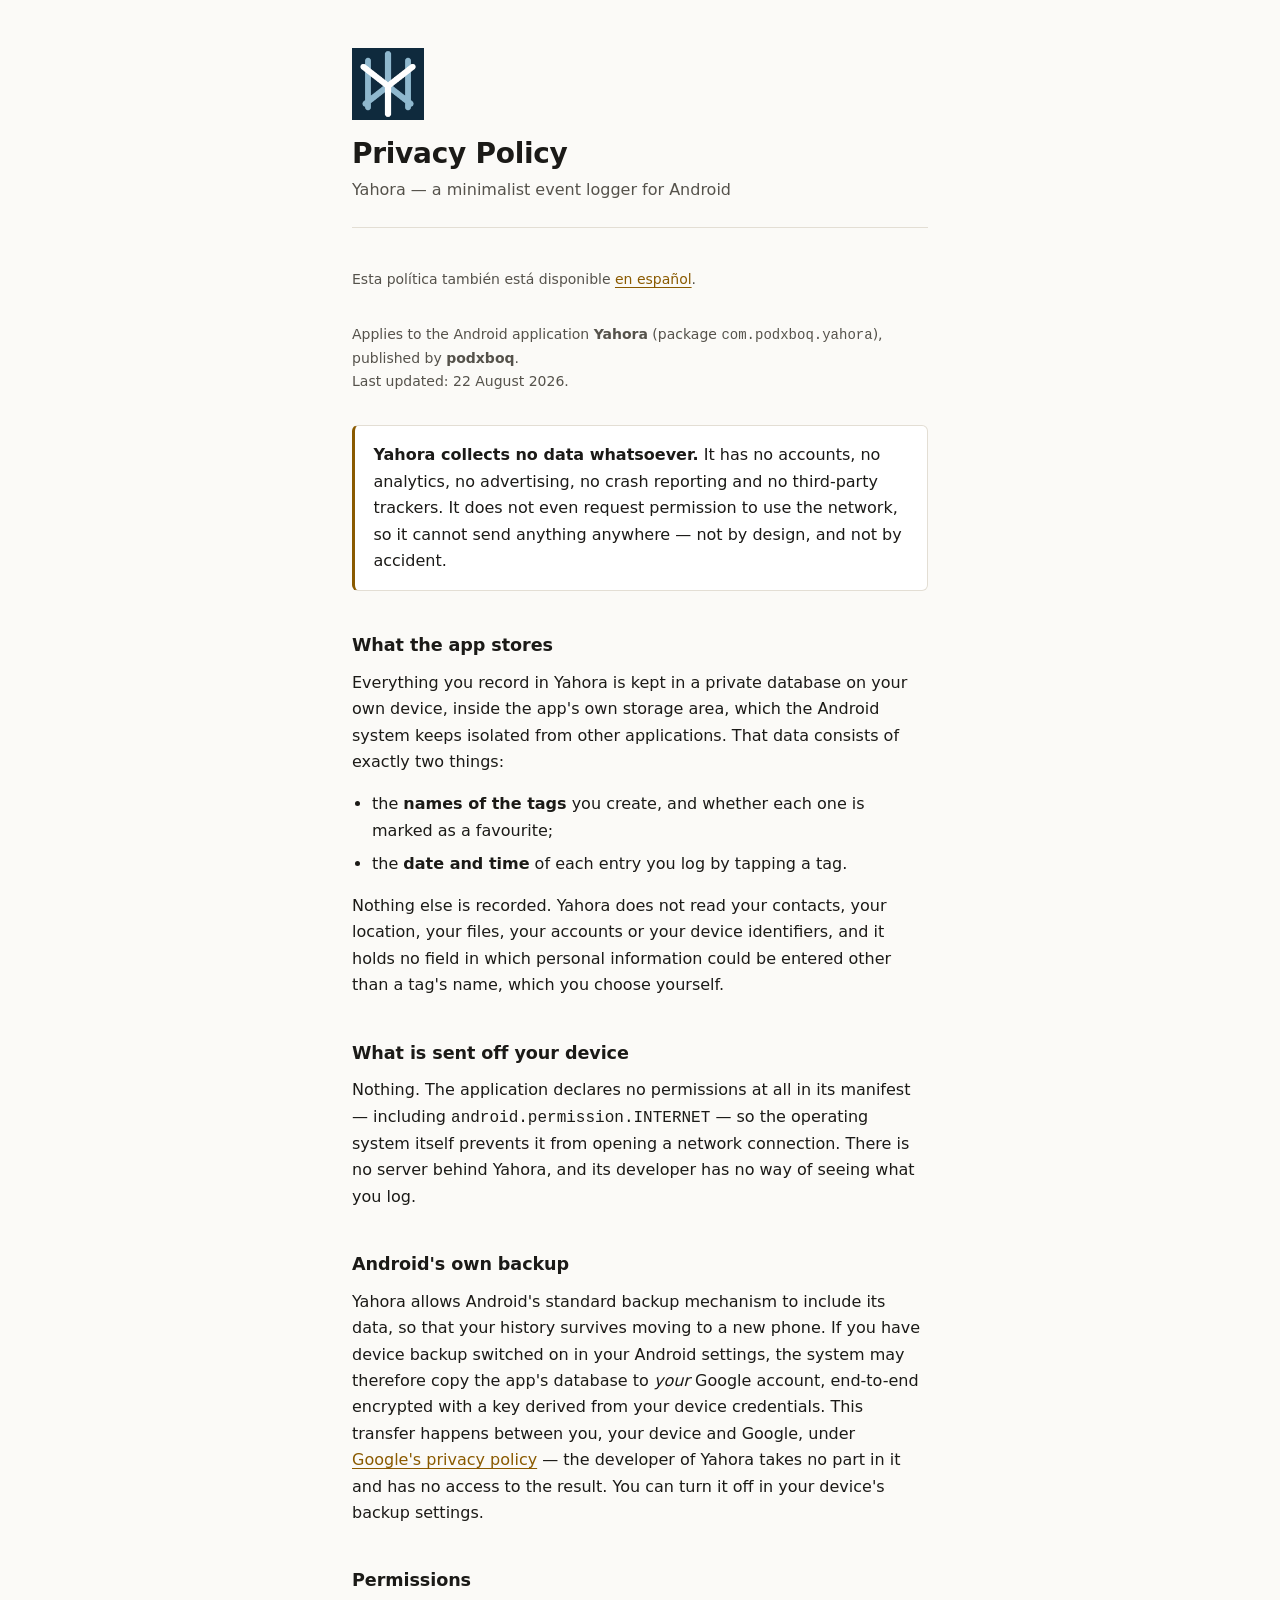
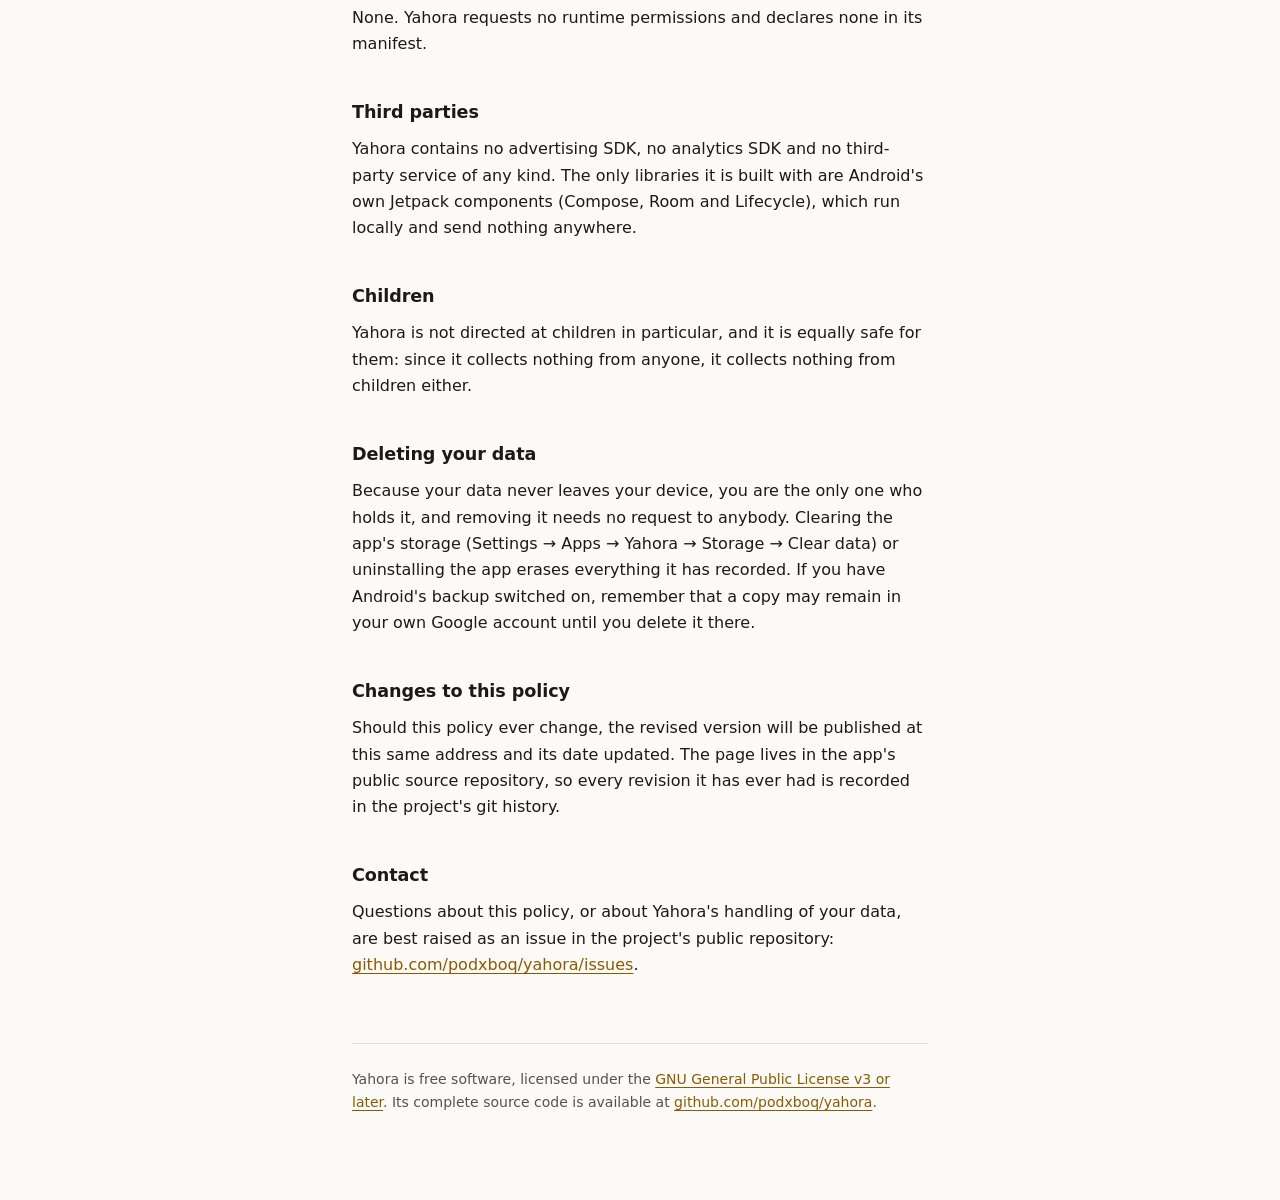
==== docs/privacy.html @ 06da4bfa "Publish a privacy policy at a URL Play can point at Google Play asks for the privacy policy as a liv" ====
<!DOCTYPE html>
<html lang="en">
<head>
<meta charset="utf-8">
<meta name="viewport" content="width=device-width, initial-scale=1">
<title>Privacy Policy — Yahora</title>
<meta name="description" content="Privacy policy for Yahora, a minimalist offline event logger for Android. Yahora collects no data at all.">
<link rel="stylesheet" href="style.css">
</head>
<body>

<header class="masthead">
  <img src="icon.png" alt="" width="72" height="72">
  <h1>Privacy Policy</h1>
  <p class="subtitle">Yahora — a minimalist event logger for Android</p>
</header>

<main>

<p class="lang">Esta política también está disponible <a href="privacidad.html" hreflang="es">en español</a>.</p>

<p class="meta">
  Applies to the Android application <strong>Yahora</strong>
  (package <code>com.podxboq.yahora</code>), published by <strong>podxboq</strong>.<br>
  Last updated: 22 August 2026.
</p>

<div class="callout">
  <p><strong>Yahora collects no data whatsoever.</strong> It has no accounts, no
  analytics, no advertising, no crash reporting and no third-party trackers. It
  does not even request permission to use the network, so it cannot send
  anything anywhere — not by design, and not by accident.</p>
</div>

<h2>What the app stores</h2>

<p>Everything you record in Yahora is kept in a private database on your own
device, inside the app's own storage area, which the Android system keeps
isolated from other applications. That data consists of exactly two things:</p>

<ul>
  <li>the <strong>names of the tags</strong> you create, and whether each one is
  marked as a favourite;</li>
  <li>the <strong>date and time</strong> of each entry you log by tapping a tag.</li>
</ul>

<p>Nothing else is recorded. Yahora does not read your contacts, your location,
your files, your accounts or your device identifiers, and it holds no field in
which personal information could be entered other than a tag's name, which you
choose yourself.</p>

<h2>What is sent off your device</h2>

<p>Nothing. The application declares no permissions at all in its manifest —
including <code>android.permission.INTERNET</code> — so the operating system
itself prevents it from opening a network connection. There is no server behind
Yahora, and its developer has no way of seeing what you log.</p>

<h2>Android's own backup</h2>

<p>Yahora allows Android's standard backup mechanism to include its data, so
that your history survives moving to a new phone. If you have device backup
switched on in your Android settings, the system may therefore copy the app's
database to <em>your</em> Google account, end-to-end encrypted with a key
derived from your device credentials. This transfer happens between you, your
device and Google, under
<a href="https://policies.google.com/privacy" rel="noopener">Google's privacy
policy</a> — the developer of Yahora takes no part in it and has no access to
the result. You can turn it off in your device's backup settings.</p>

<h2>Permissions</h2>

<p>None. Yahora requests no runtime permissions and declares none in its
manifest.</p>

<h2>Third parties</h2>

<p>Yahora contains no advertising SDK, no analytics SDK and no third-party
service of any kind. The only libraries it is built with are Android's own
Jetpack components (Compose, Room and Lifecycle), which run locally and send
nothing anywhere.</p>

<h2>Children</h2>

<p>Yahora is not directed at children in particular, and it is equally safe for
them: since it collects nothing from anyone, it collects nothing from children
either.</p>

<h2>Deleting your data</h2>

<p>Because your data never leaves your device, you are the only one who holds
it, and removing it needs no request to anybody. Clearing the app's storage
(Settings → Apps → Yahora → Storage → Clear data) or uninstalling the app
erases everything it has recorded. If you have Android's backup switched on,
remember that a copy may remain in your own Google account until you delete it
there.</p>

<h2>Changes to this policy</h2>

<p>Should this policy ever change, the revised version will be published at this
same address and its date updated. The page lives in the app's public source
repository, so every revision it has ever had is recorded in the project's git
history.</p>

<h2>Contact</h2>

<p>Questions about this policy, or about Yahora's handling of your data, are
best raised as an issue in the project's public repository:
<a href="https://github.com/podxboq/yahora/issues" rel="noopener">github.com/podxboq/yahora/issues</a>.</p>

</main>

<footer>
  <p>Yahora is free software, licensed under the
  <a href="https://www.gnu.org/licenses/gpl-3.0.html" rel="noopener">GNU General
  Public License v3 or later</a>. Its complete source code is available at
  <a href="https://github.com/podxboq/yahora" rel="noopener">github.com/podxboq/yahora</a>.</p>
</footer>

</body>
</html>
---- docs/style.css ----
/* Yahora project pages — Copyright (C) 2026 podxboq. GPL-3.0-or-later. */

:root {
  --bg: #fbfaf7;
  --surface: #ffffff;
  --ink: #1b1a17;
  --ink-soft: #55524b;
  --rule: #e3ded4;
  --accent: #8a5a00;
  --measure: 36rem;
}

@media (prefers-color-scheme: dark) {
  :root {
    --bg: #14130f;
    --surface: #1c1b17;
    --ink: #eeeae1;
    --ink-soft: #b0aa9d;
    --rule: #33302a;
    --accent: #e0a83c;
  }
}

* { box-sizing: border-box; }

body {
  margin: 0;
  padding: 3rem 1.25rem 5rem;
  background: var(--bg);
  color: var(--ink);
  font: 400 1rem/1.65 system-ui, -apple-system, "Segoe UI", Roboto, sans-serif;
  -webkit-text-size-adjust: 100%;
}

main { max-width: var(--measure); margin: 0 auto; }

header.masthead {
  max-width: var(--measure);
  margin: 0 auto 2.5rem;
  padding-bottom: 1.5rem;
  border-bottom: 1px solid var(--rule);
}

header.masthead img { width: 72px; height: 72px; display: block; margin-bottom: 1rem; }

h1 { font-size: 1.75rem; line-height: 1.25; margin: 0 0 .35rem; letter-spacing: -.01em; }
h2 { font-size: 1.1rem; margin: 2.5rem 0 .6rem; letter-spacing: -.005em; }

p, ul { margin: 0 0 1rem; }
ul { padding-left: 1.25rem; }
li { margin-bottom: .4rem; }

a { color: var(--accent); text-underline-offset: .18em; }
a:hover { text-decoration-thickness: 2px; }

.subtitle { color: var(--ink-soft); margin: 0; }

.meta {
  color: var(--ink-soft);
  font-size: .875rem;
  margin: 0 0 2rem;
}

.callout {
  background: var(--surface);
  border: 1px solid var(--rule);
  border-left: 3px solid var(--accent);
  border-radius: 6px;
  padding: 1rem 1.15rem;
  margin: 0 0 1rem;
}

.callout p:last-child { margin-bottom: 0; }

.lang {
  font-size: .875rem;
  color: var(--ink-soft);
  margin: 0 0 2rem;
}

footer {
  max-width: var(--measure);
  margin: 4rem auto 0;
  padding-top: 1.5rem;
  border-top: 1px solid var(--rule);
  color: var(--ink-soft);
  font-size: .875rem;
}

footer p { margin: 0 0 .5rem; }
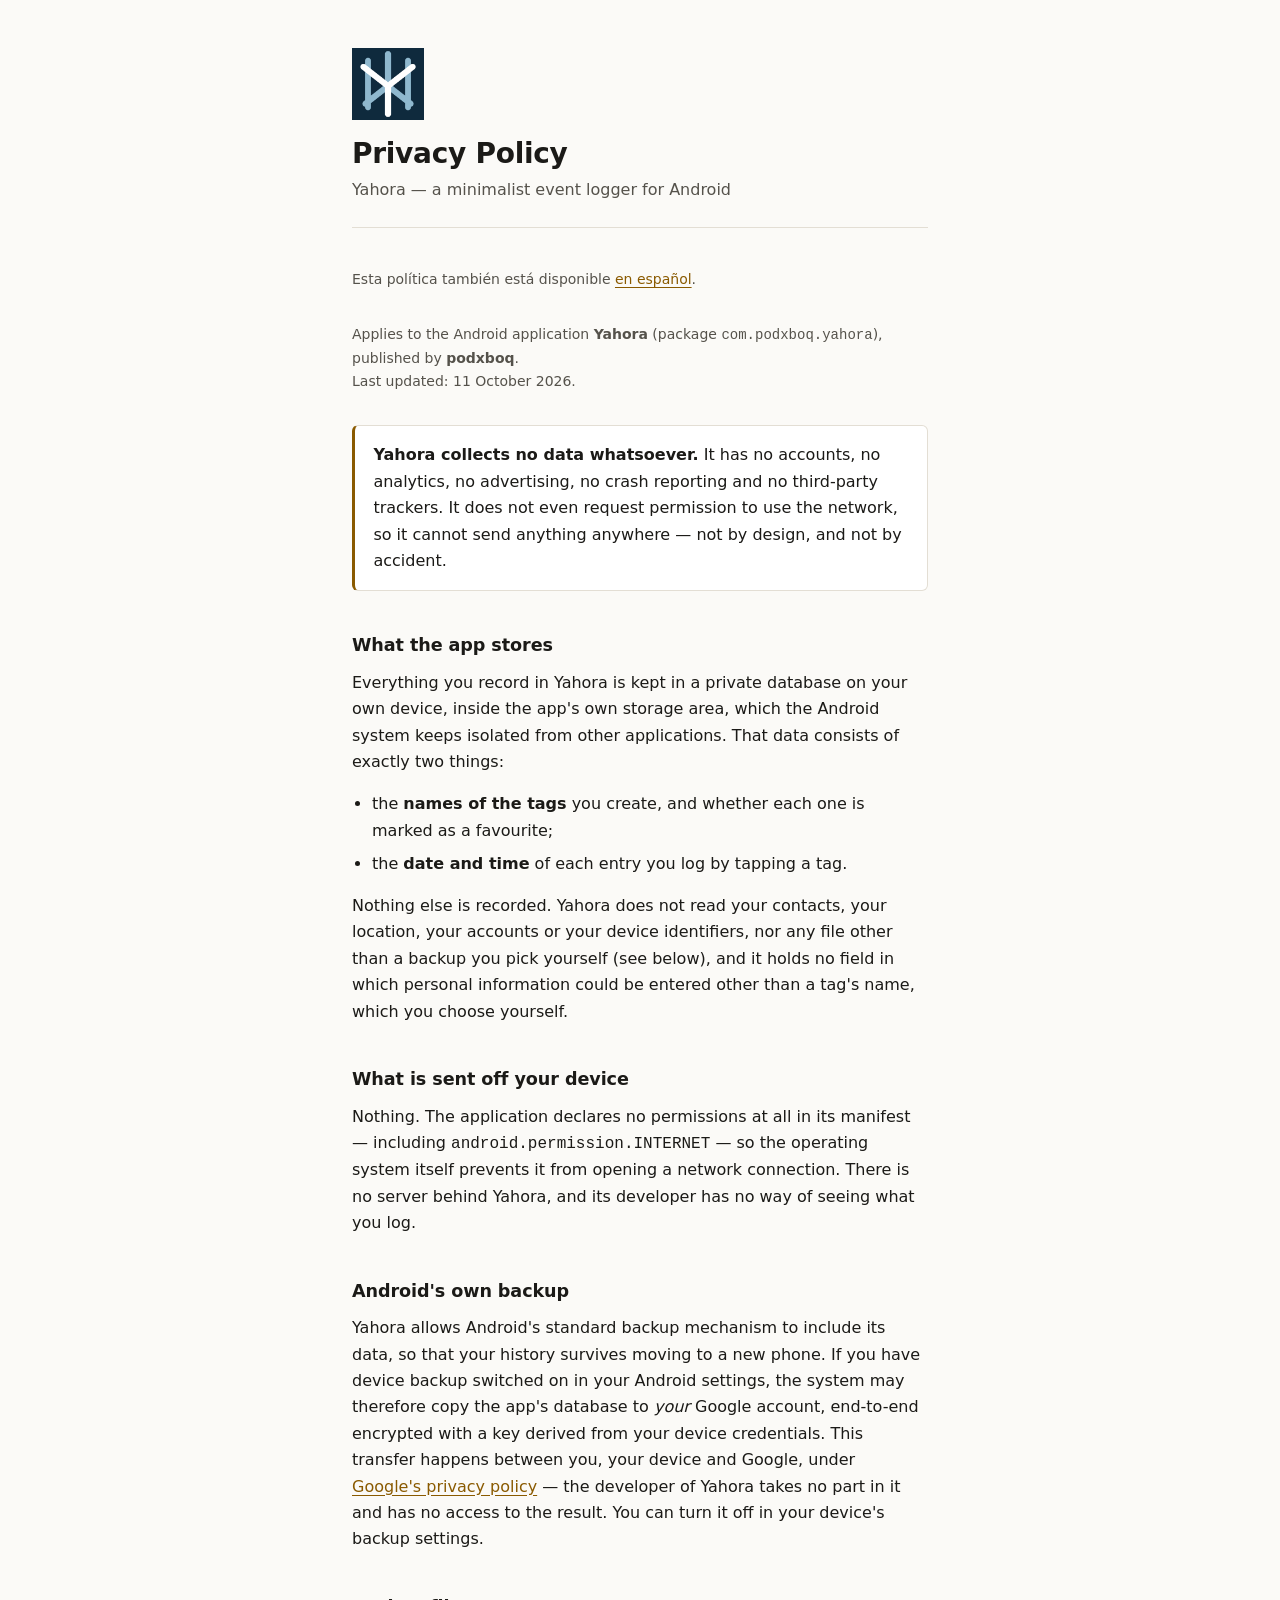
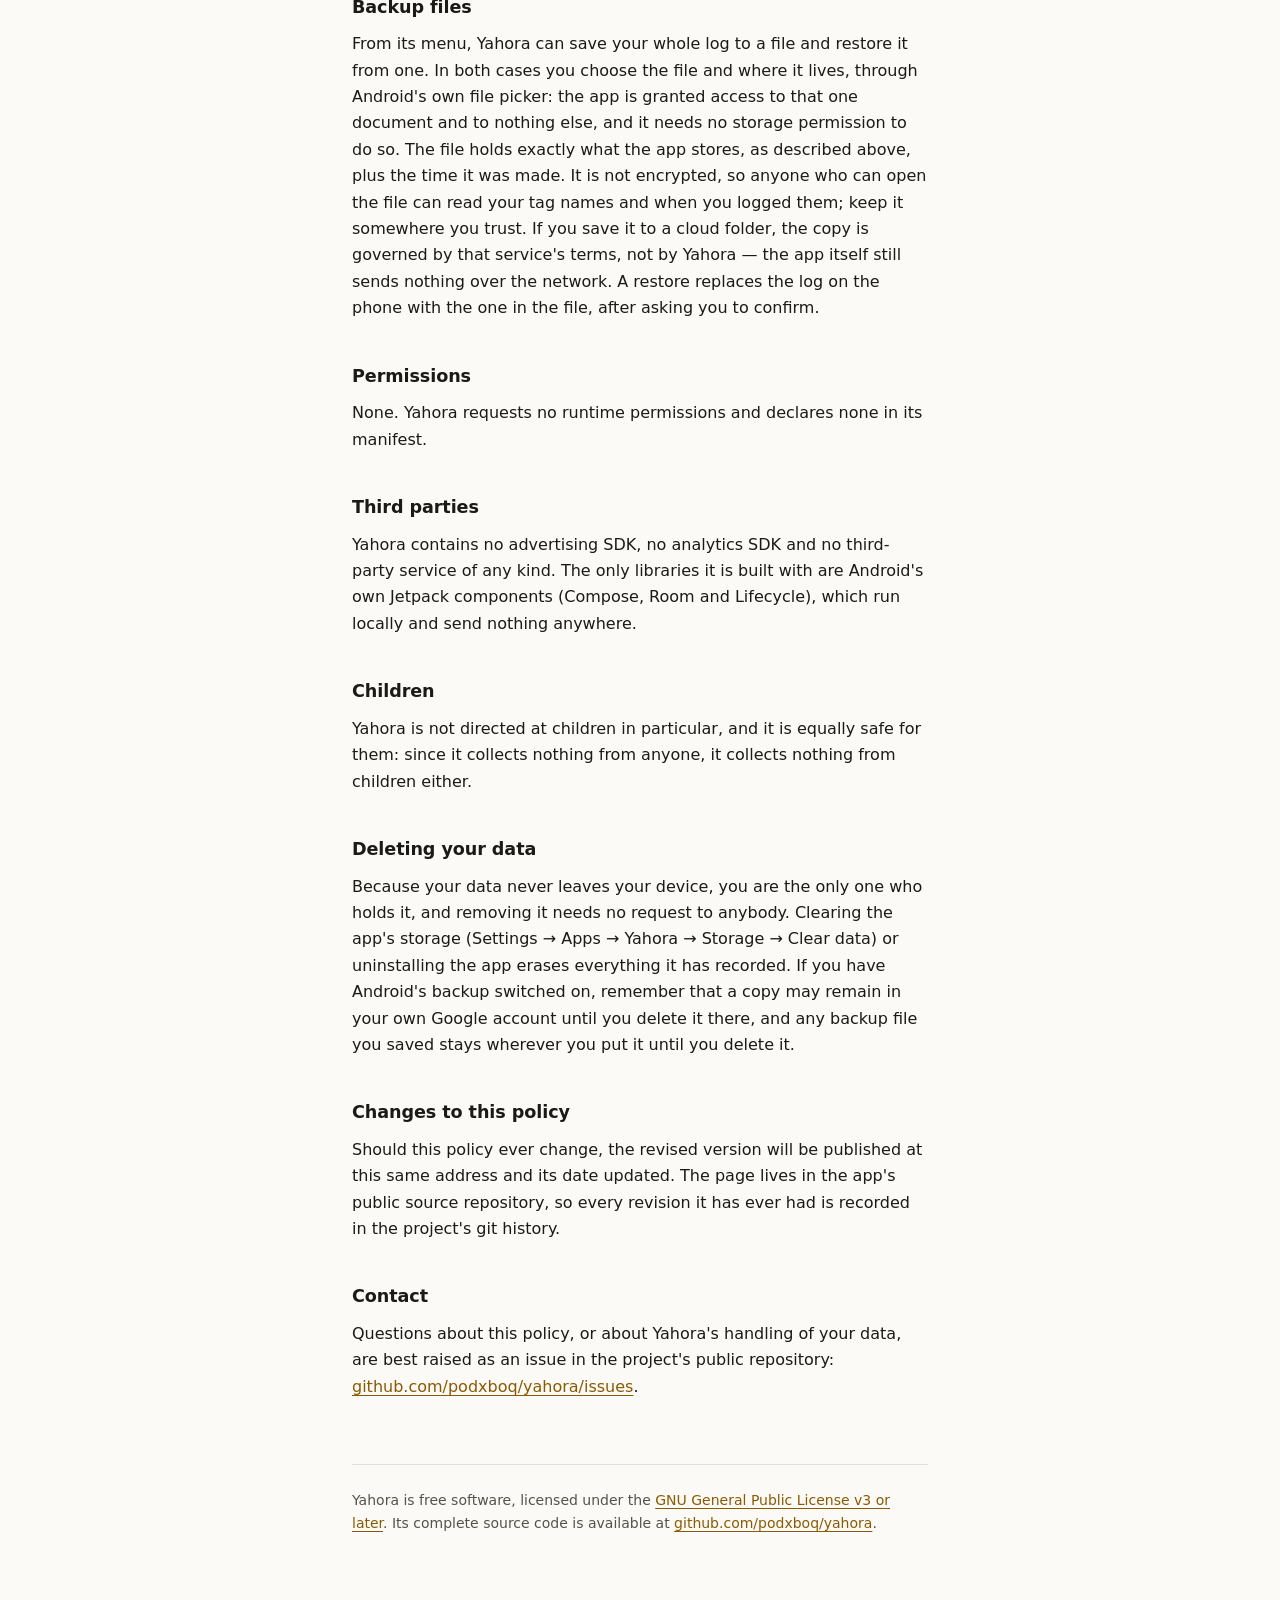
==== commit c2eb0d78: "Back up the log to a file and restore it A log kept only on the phone is lost with the phone, or wit" ====
--- a/docs/privacy.html
+++ b/docs/privacy.html
@@ -22,7 +22,7 @@
 <p class="meta">
   Applies to the Android application <strong>Yahora</strong>
   (package <code>com.podxboq.yahora</code>), published by <strong>podxboq</strong>.<br>
-  Last updated: 22 August 2026.
+  Last updated: 11 October 2026.
 </p>
 
 <div class="callout">
@@ -45,7 +45,8 @@
 </ul>
 
 <p>Nothing else is recorded. Yahora does not read your contacts, your location,
-your files, your accounts or your device identifiers, and it holds no field in
+your accounts or your device identifiers, nor any file other than a backup you
+pick yourself (see below), and it holds no field in
 which personal information could be entered other than a tag's name, which you
 choose yourself.</p>
 
@@ -67,6 +68,19 @@
 <a href="https://policies.google.com/privacy" rel="noopener">Google's privacy
 policy</a> — the developer of Yahora takes no part in it and has no access to
 the result. You can turn it off in your device's backup settings.</p>
+
+<h2>Backup files</h2>
+
+<p>From its menu, Yahora can save your whole log to a file and restore it from
+one. In both cases you choose the file and where it lives, through Android's own
+file picker: the app is granted access to that one document and to nothing else,
+and it needs no storage permission to do so. The file holds exactly what the app
+stores, as described above, plus the time it was made. It is not encrypted, so
+anyone who can open the file can read your tag names and when you logged them;
+keep it somewhere you trust. If you save it to a cloud folder, the copy is
+governed by that service's terms, not by Yahora — the app itself still sends
+nothing over the network. A restore replaces the log on the phone with the one
+in the file, after asking you to confirm.</p>
 
 <h2>Permissions</h2>
 
@@ -93,7 +107,8 @@
 (Settings → Apps → Yahora → Storage → Clear data) or uninstalling the app
 erases everything it has recorded. If you have Android's backup switched on,
 remember that a copy may remain in your own Google account until you delete it
-there.</p>
+there, and any backup file you saved stays wherever you put it until you delete
+it.</p>
 
 <h2>Changes to this policy</h2>
 
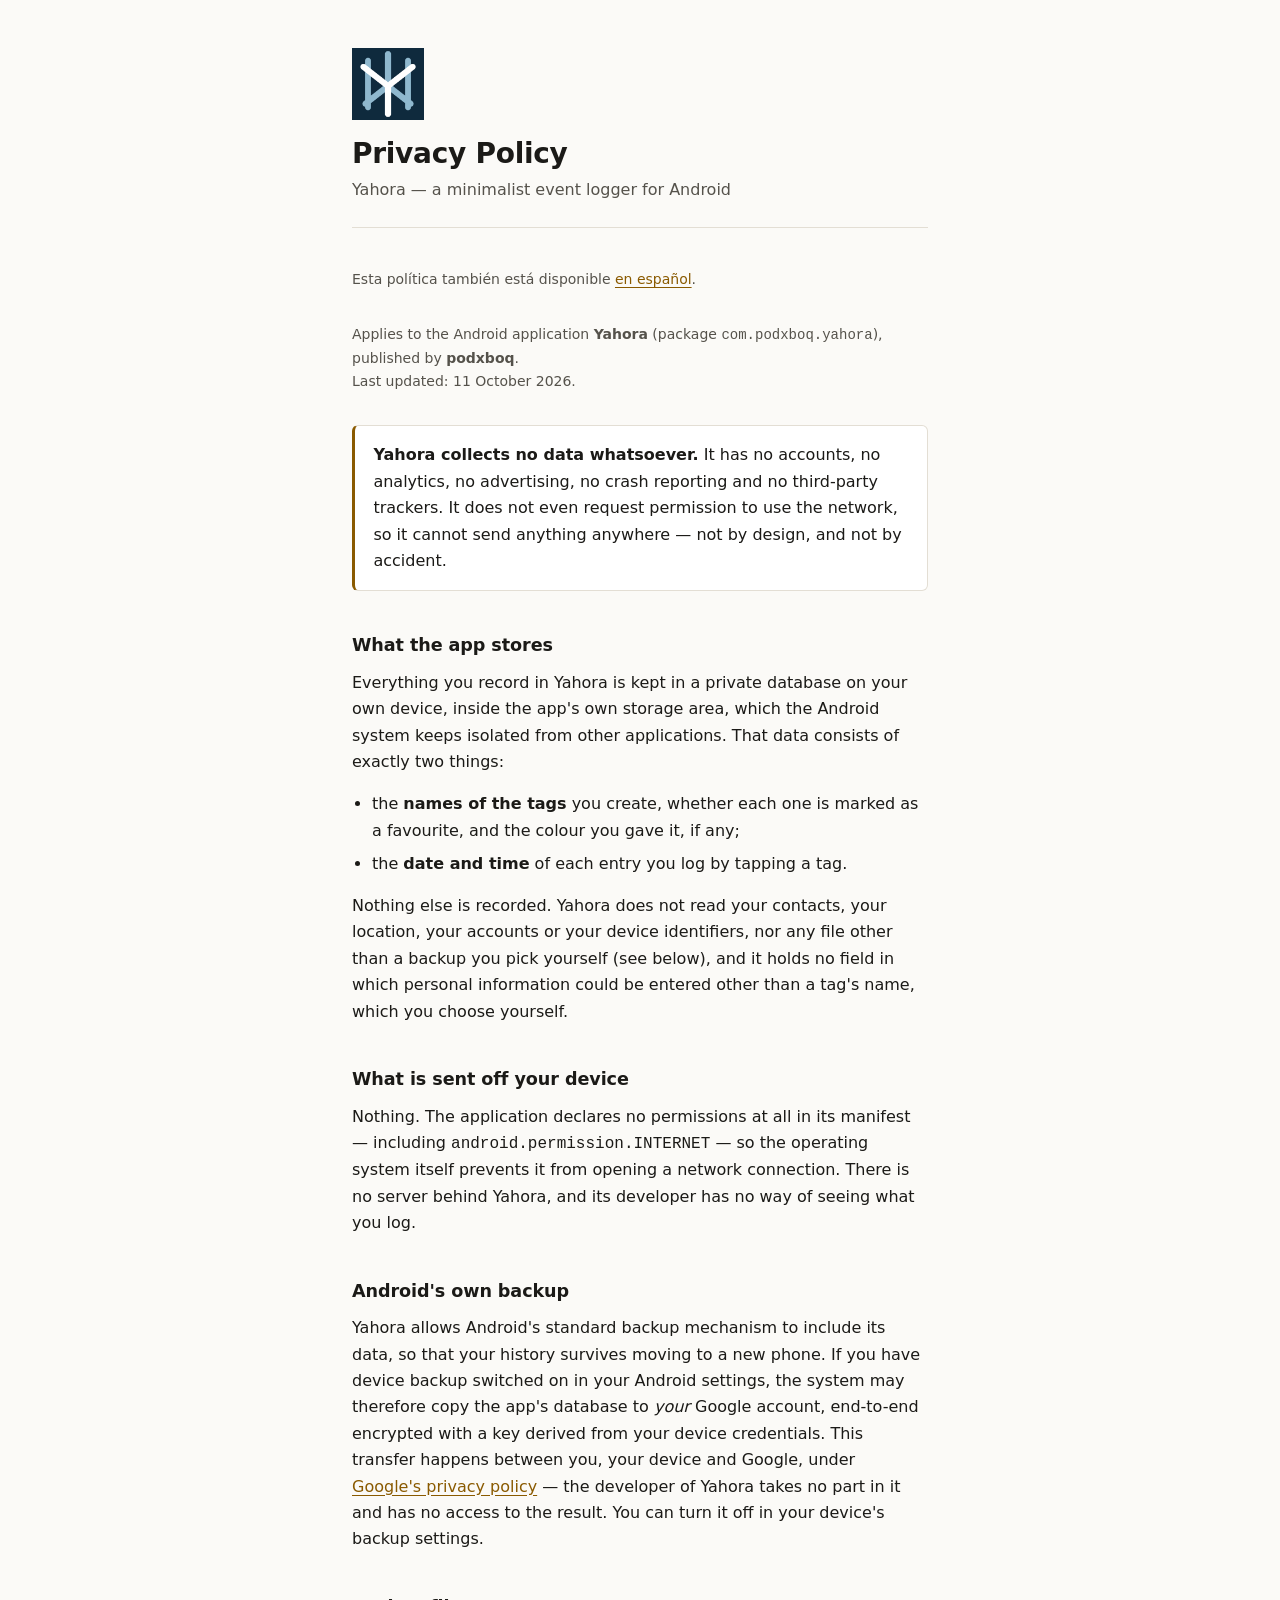
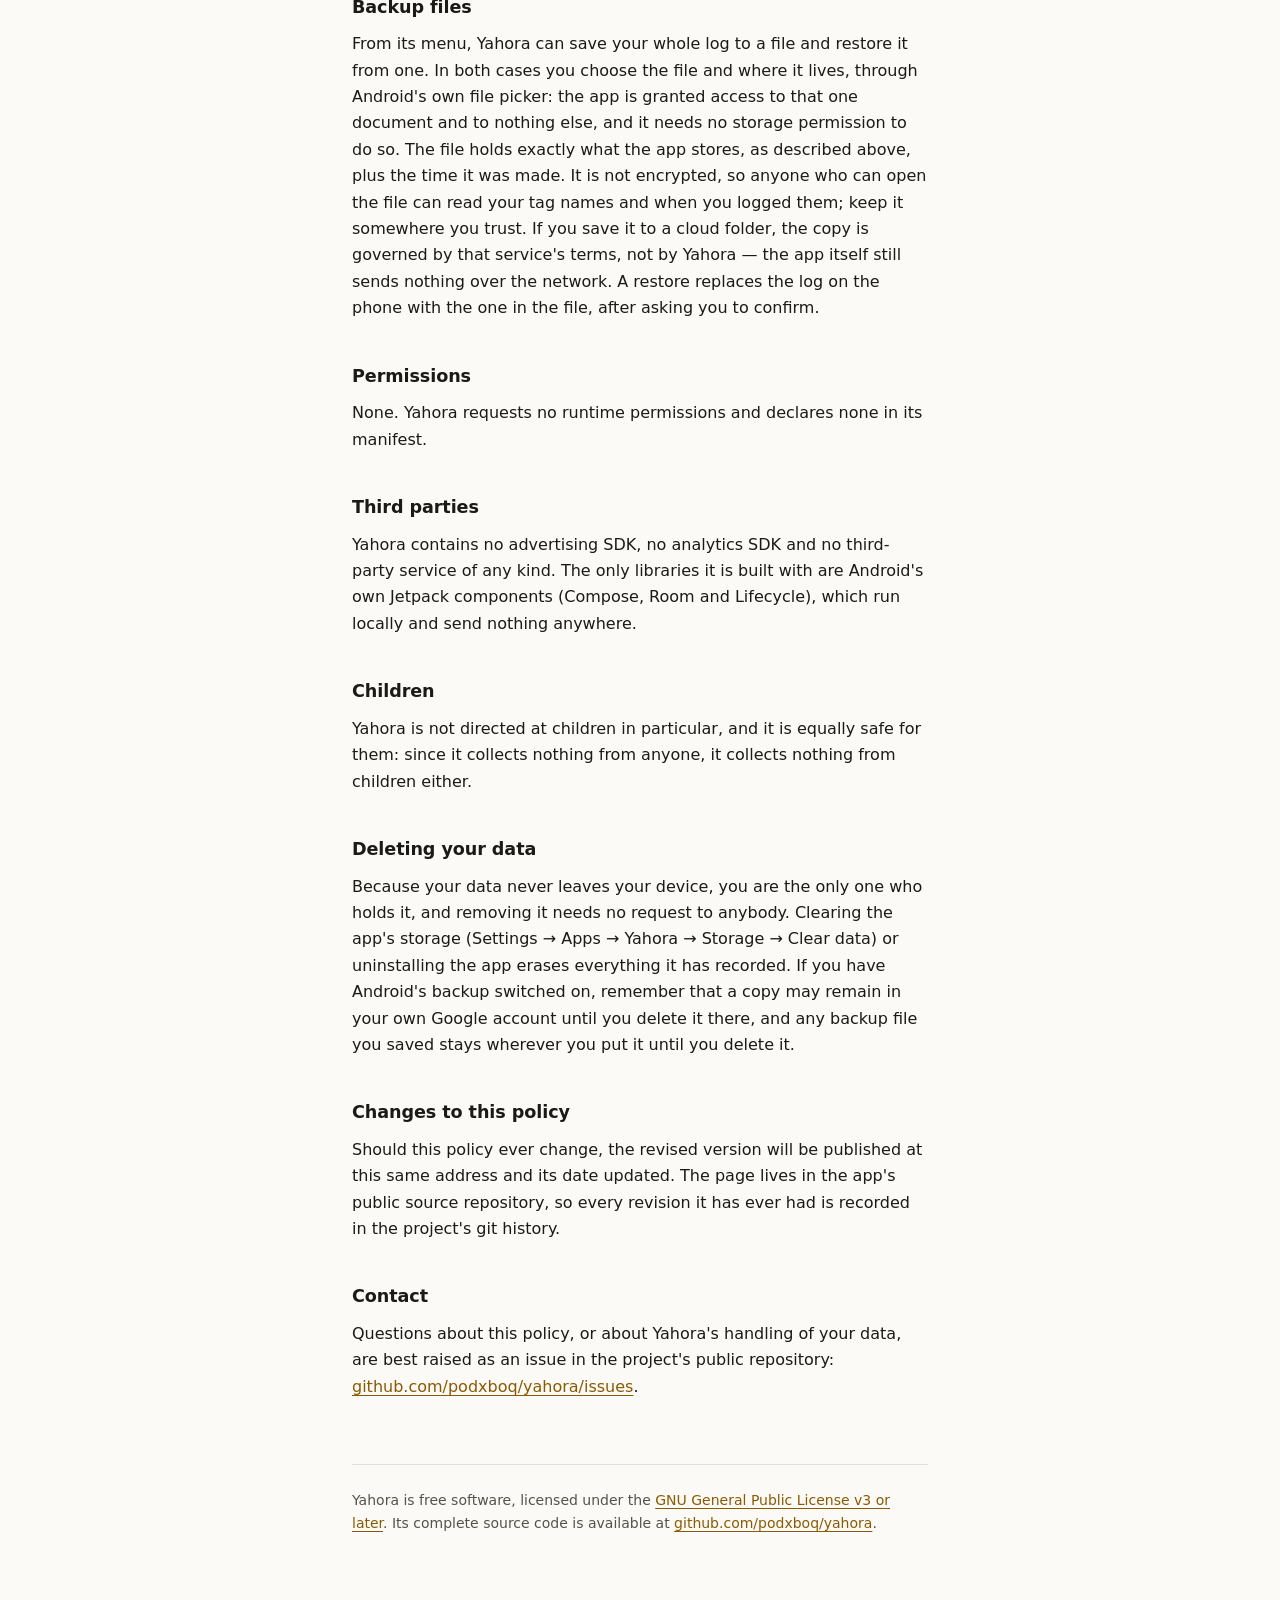
==== commit 9090d28e: "Let a tag carry a colour, as a tab behind its chip With a long cloud, a colour is what makes a tag f" ====
--- a/docs/privacy.html
+++ b/docs/privacy.html
@@ -39,8 +39,8 @@
 isolated from other applications. That data consists of exactly two things:</p>
 
 <ul>
-  <li>the <strong>names of the tags</strong> you create, and whether each one is
-  marked as a favourite;</li>
+  <li>the <strong>names of the tags</strong> you create, whether each one is
+  marked as a favourite, and the colour you gave it, if any;</li>
   <li>the <strong>date and time</strong> of each entry you log by tapping a tag.</li>
 </ul>
 
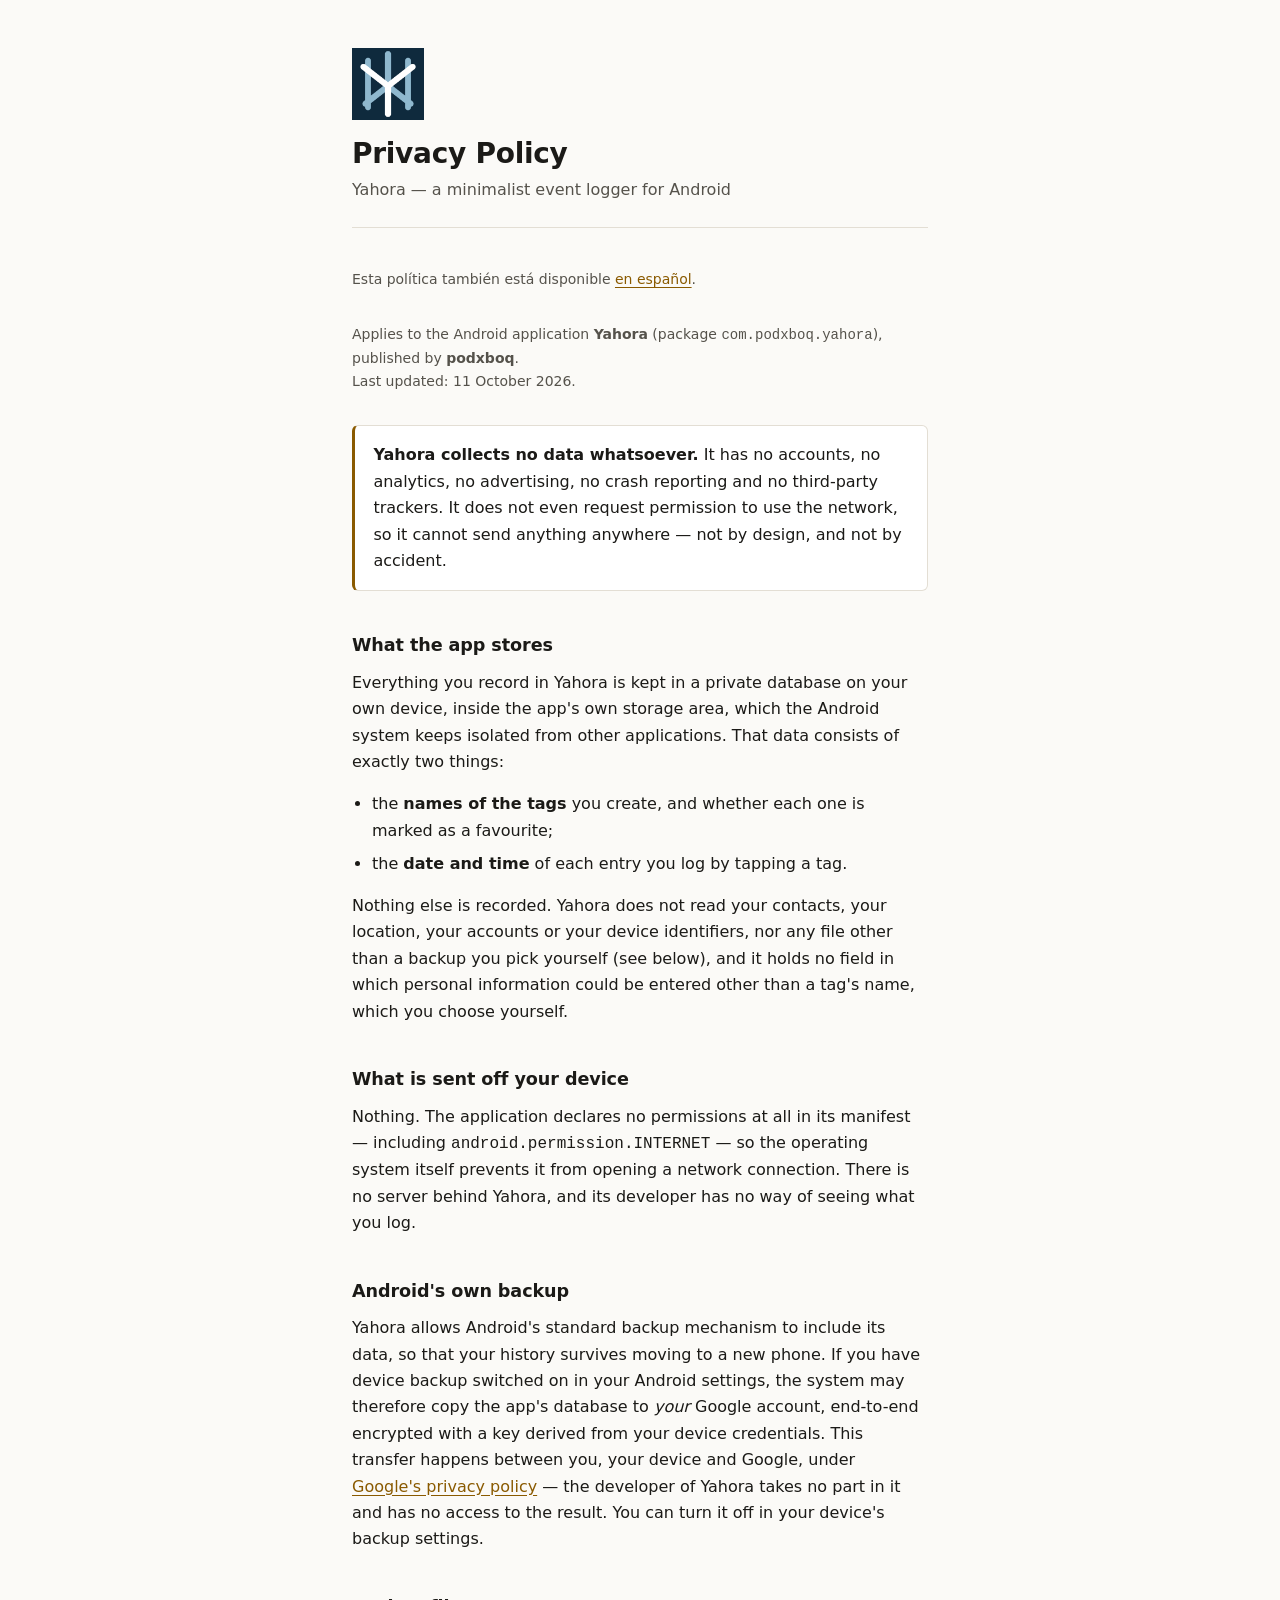
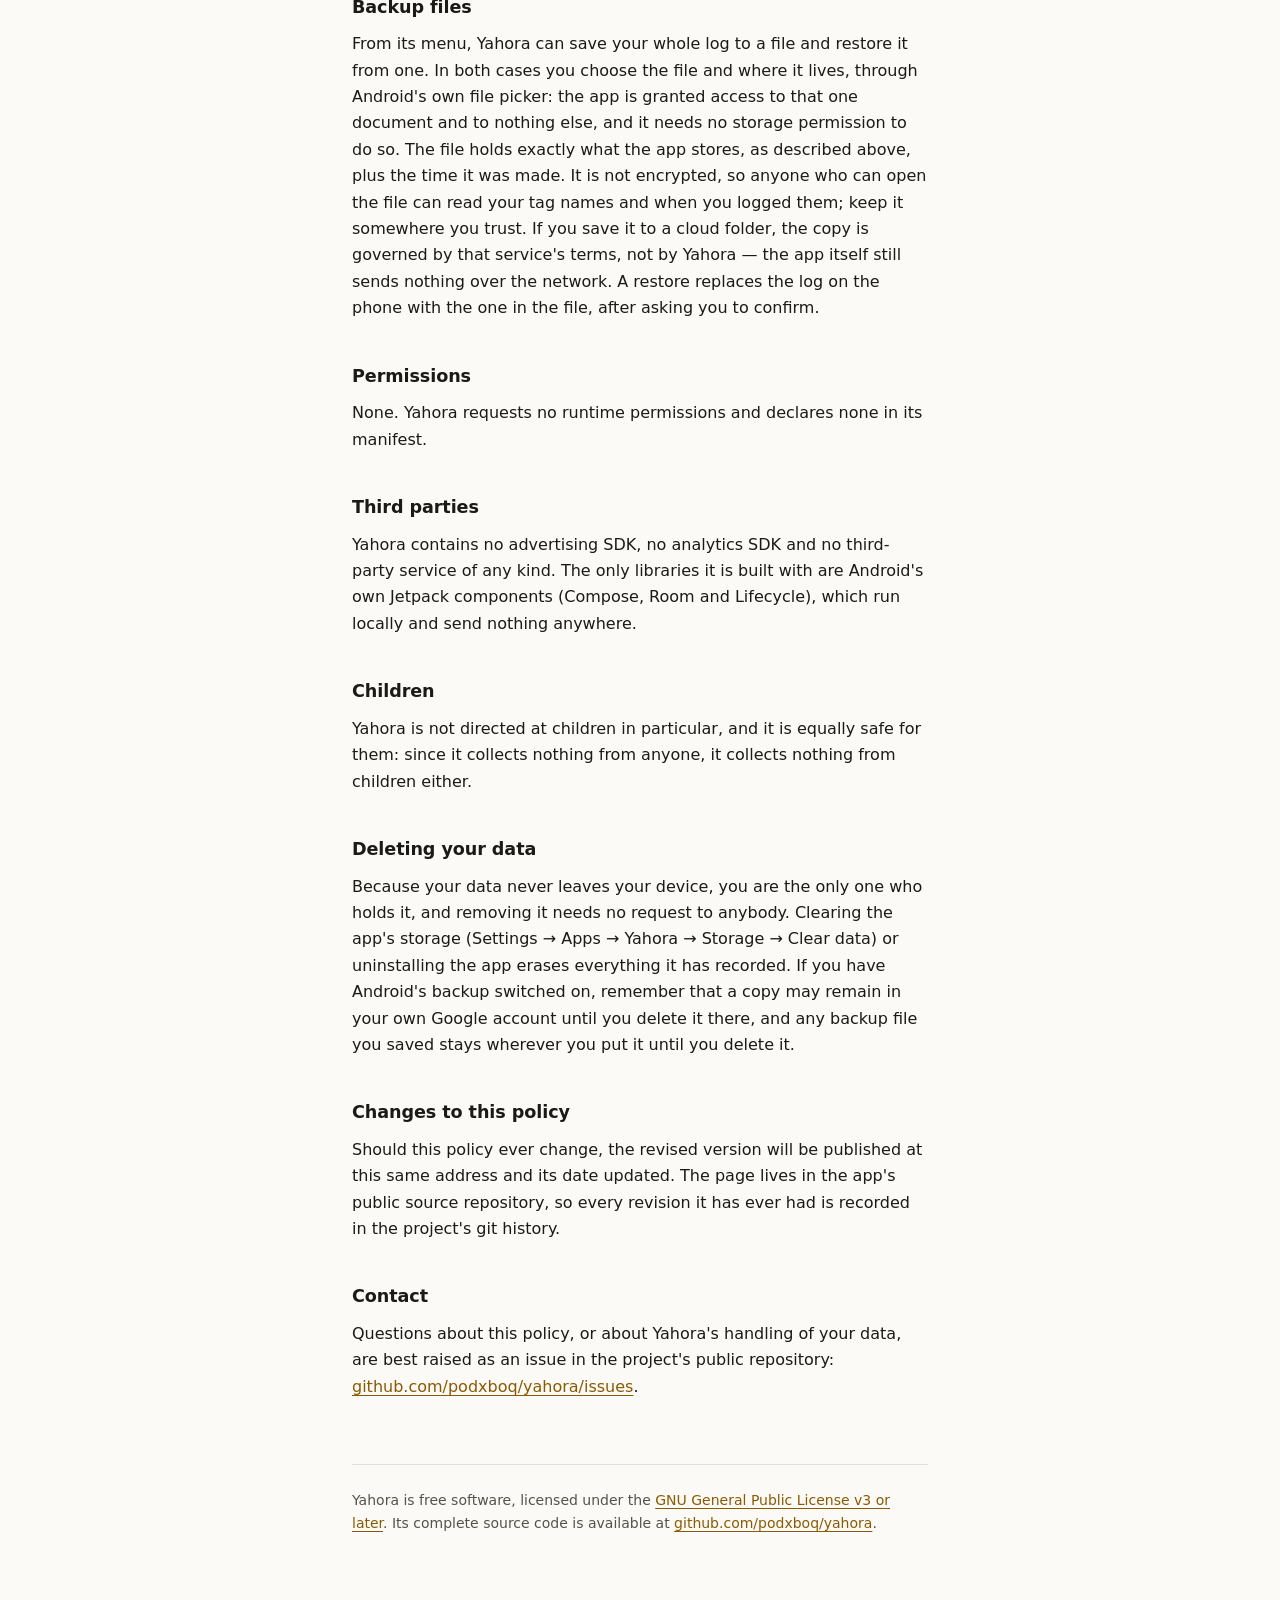
==== commit 148ee024: "Merge pull request #16 from podxboq/backup Back up the log to a file and restore it" ====
--- a/docs/privacy.html
+++ b/docs/privacy.html
@@ -39,8 +39,8 @@
 isolated from other applications. That data consists of exactly two things:</p>
 
 <ul>
-  <li>the <strong>names of the tags</strong> you create, whether each one is
-  marked as a favourite, and the colour you gave it, if any;</li>
+  <li>the <strong>names of the tags</strong> you create, and whether each one is
+  marked as a favourite;</li>
   <li>the <strong>date and time</strong> of each entry you log by tapping a tag.</li>
 </ul>
 
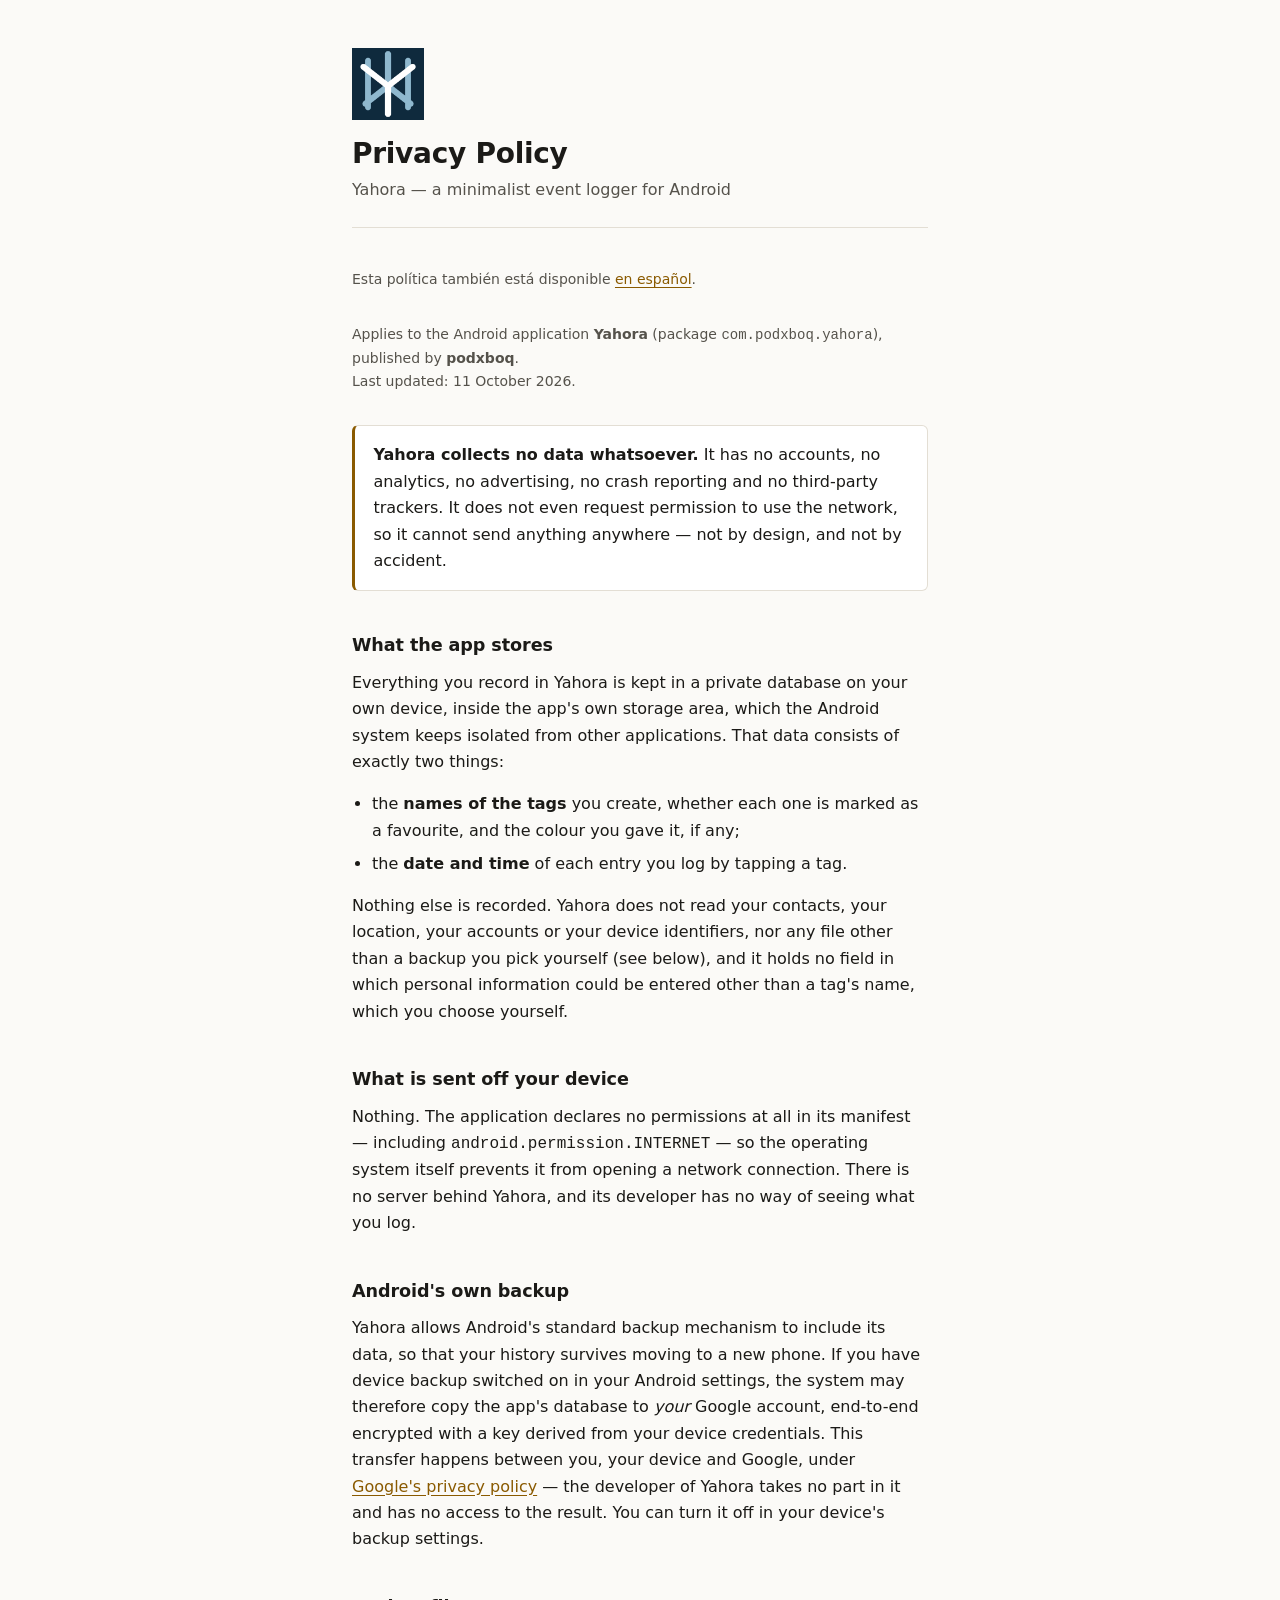
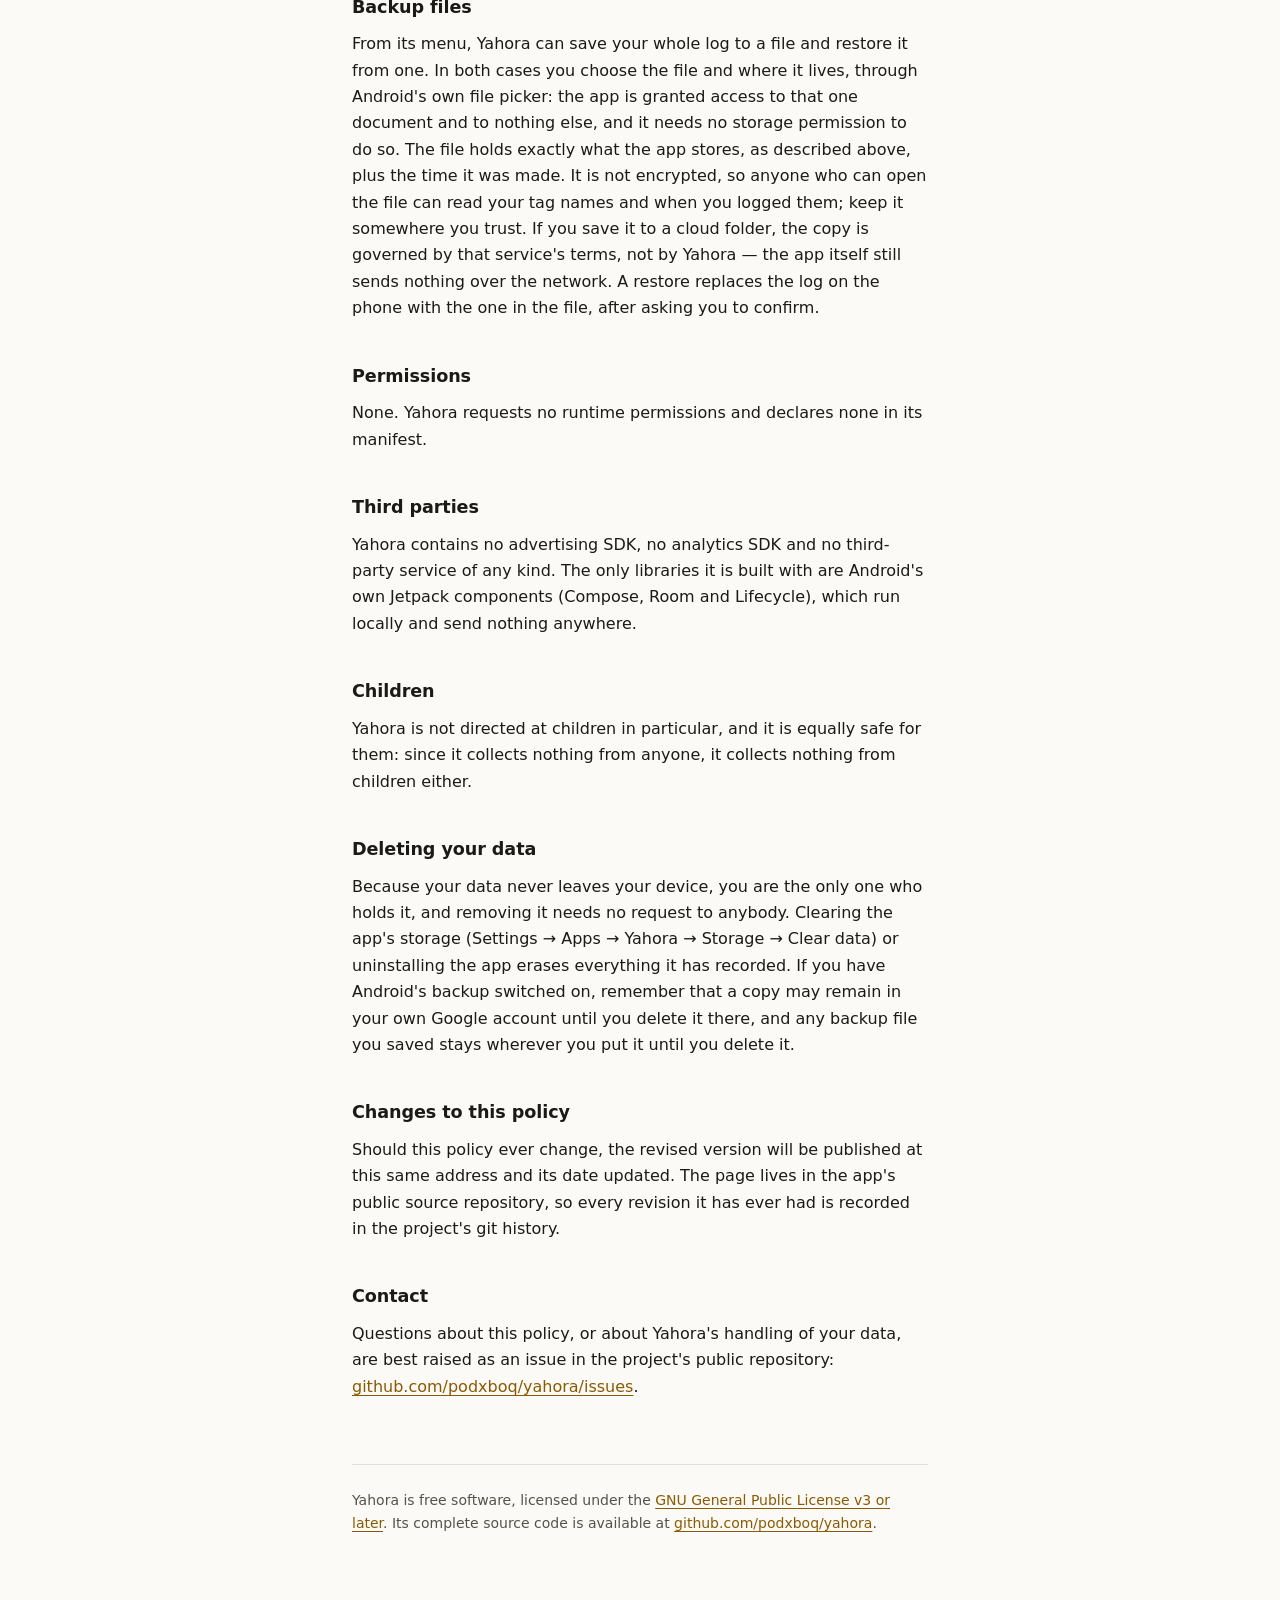
==== commit ab7316b9: "Merge pull request #18 from podxboq/tag-colour Let a tag carry a colour, as a tab behind its chip" ====
--- a/docs/privacy.html
+++ b/docs/privacy.html
@@ -39,8 +39,8 @@
 isolated from other applications. That data consists of exactly two things:</p>
 
 <ul>
-  <li>the <strong>names of the tags</strong> you create, and whether each one is
-  marked as a favourite;</li>
+  <li>the <strong>names of the tags</strong> you create, whether each one is
+  marked as a favourite, and the colour you gave it, if any;</li>
   <li>the <strong>date and time</strong> of each entry you log by tapping a tag.</li>
 </ul>
 
